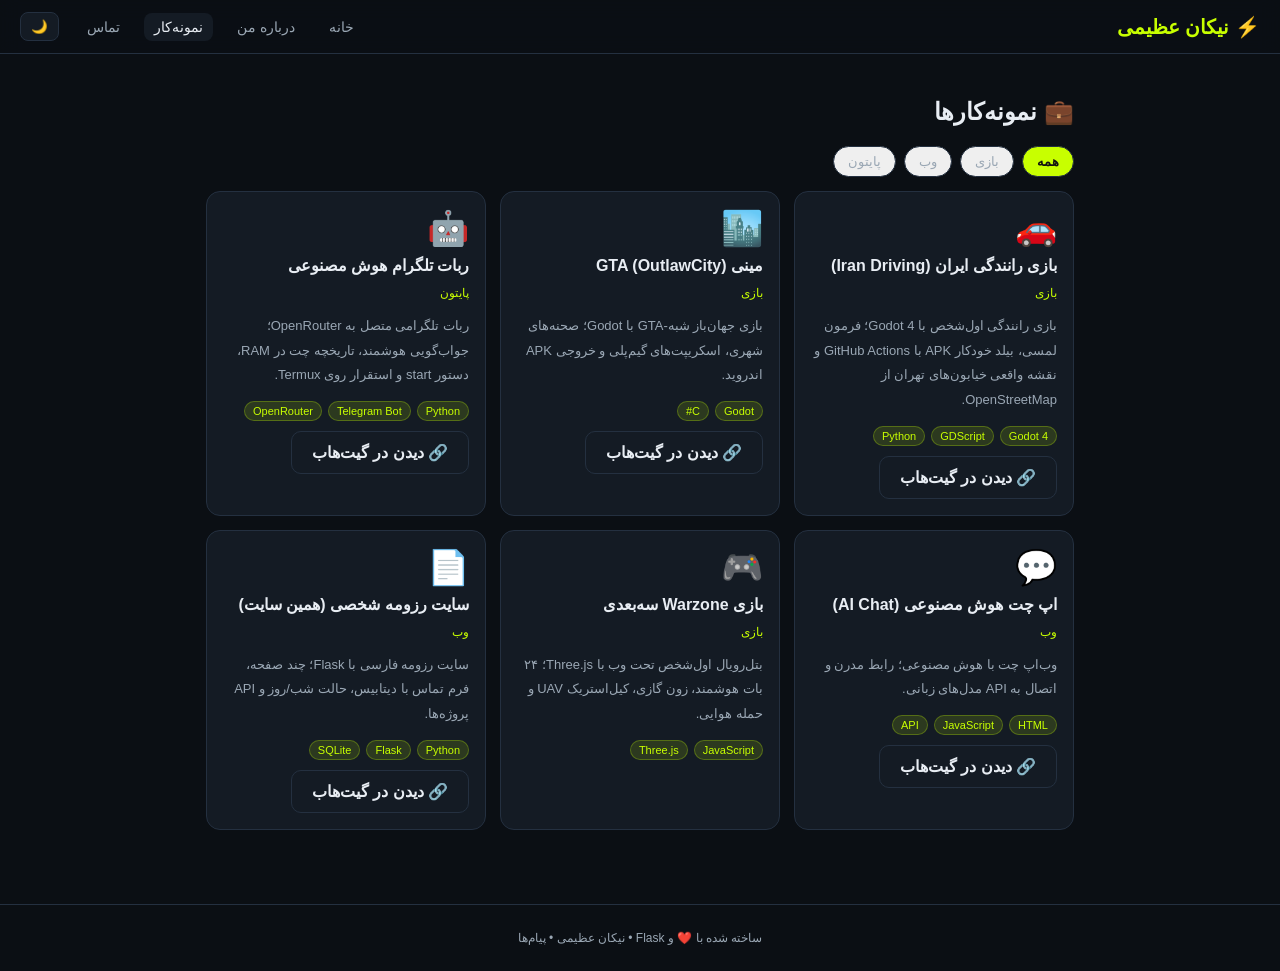
==== portfolio.html @ ba79a81a "pages: static export for GitHub Pages + JS portfolio filter" ====
<!DOCTYPE html>
<html lang="fa" dir="rtl">
<head>
<meta charset="UTF-8">
<meta name="viewport" content="width=device-width, initial-scale=1.0">
<title>نمونه‌کارها</title>
<link rel="stylesheet" href="static/css/style.css">
</head>
<body>
<header class="nav">
  <a class="logo" href="index.html">⚡ نیکان عظیمی</a>
  <nav>
    <a href="index.html" class="">خانه</a>
    <a href="about.html" class="">درباره من</a>
    <a href="portfolio.html" class="active">نمونه‌کار</a>
    <a href="contact.html" class="">تماس</a>
  </nav>
  <button id="themeBtn" title="حالت شب/روز">🌙</button>
</header>

<main class="wrap">

  


<h2>💼 نمونه‌کارها</h2>
<div class="filters" id="filters">
  
  <button class="chip on" data-filter="همه">همه</button>
  
  <button class="chip " data-filter="بازی">بازی</button>
  
  <button class="chip " data-filter="وب">وب</button>
  
  <button class="chip " data-filter="پایتون">پایتون</button>
  
</div>
<div class="grid" id="projectGrid">
  
  <div class="card reveal in" data-cat="بازی">
    <div class="emoji">🚗</div>
    <h4>بازی رانندگی ایران (Iran Driving)</h4>
    <small class="cat">بازی</small>
    <p>بازی رانندگی اول‌شخص با Godot 4؛ فرمون لمسی، بیلد خودکار APK با GitHub Actions و نقشه واقعی خیابون‌های تهران از OpenStreetMap.</p>
    <div class="tags"><span>Godot 4</span><span>GDScript</span><span>Python</span></div>
    <a class="btn ghost" style="margin-top:10px;display:inline-block" href="https://github.com/nikanazimi1393-design/iran-driving" target="_blank">🔗 دیدن در گیت‌هاب</a>
  </div>
  
  <div class="card reveal in" data-cat="بازی">
    <div class="emoji">🏙️</div>
    <h4>مینی GTA (OutlawCity)</h4>
    <small class="cat">بازی</small>
    <p>بازی جهان‌باز شبه-GTA با Godot؛ صحنه‌های شهری، اسکریپت‌های گیم‌پلی و خروجی APK اندروید.</p>
    <div class="tags"><span>Godot</span><span>C#</span></div>
    <a class="btn ghost" style="margin-top:10px;display:inline-block" href="https://github.com/nikanazimi1393-design/mini-gta-game" target="_blank">🔗 دیدن در گیت‌هاب</a>
  </div>
  
  <div class="card reveal in" data-cat="پایتون">
    <div class="emoji">🤖</div>
    <h4>ربات تلگرام هوش مصنوعی</h4>
    <small class="cat">پایتون</small>
    <p>ربات تلگرامی متصل به OpenRouter؛ جواب‌گویی هوشمند، تاریخچه چت در RAM، دستور start و استقرار روی Termux.</p>
    <div class="tags"><span>Python</span><span>Telegram Bot</span><span>OpenRouter</span></div>
    <a class="btn ghost" style="margin-top:10px;display:inline-block" href="https://github.com/nikanazimi1393-design/telegram-ai-bot" target="_blank">🔗 دیدن در گیت‌هاب</a>
  </div>
  
  <div class="card reveal in" data-cat="وب">
    <div class="emoji">💬</div>
    <h4>اپ چت هوش مصنوعی (AI Chat)</h4>
    <small class="cat">وب</small>
    <p>وب‌اپ چت با هوش مصنوعی؛ رابط مدرن و اتصال به API مدل‌های زبانی.</p>
    <div class="tags"><span>HTML</span><span>JavaScript</span><span>API</span></div>
    <a class="btn ghost" style="margin-top:10px;display:inline-block" href="https://github.com/nikanazimi1393-design/ai-chat-app" target="_blank">🔗 دیدن در گیت‌هاب</a>
  </div>
  
  <div class="card reveal in" data-cat="بازی">
    <div class="emoji">🎮</div>
    <h4>بازی Warzone سه‌بعدی</h4>
    <small class="cat">بازی</small>
    <p>بتل‌رویال اول‌شخص تحت وب با Three.js؛ ۲۴ بات هوشمند، زون گازی، کیل‌استریک UAV و حمله هوایی.</p>
    <div class="tags"><span>JavaScript</span><span>Three.js</span></div>
    
  </div>
  
  <div class="card reveal in" data-cat="وب">
    <div class="emoji">📄</div>
    <h4>سایت رزومه شخصی (همین سایت)</h4>
    <small class="cat">وب</small>
    <p>سایت رزومه فارسی با Flask؛ چند صفحه، فرم تماس با دیتابیس، حالت شب/روز و API پروژه‌ها.</p>
    <div class="tags"><span>Python</span><span>Flask</span><span>SQLite</span></div>
    <a class="btn ghost" style="margin-top:10px;display:inline-block" href="https://github.com/nikanazimi1393-design/rozume" target="_blank">🔗 دیدن در گیت‌هاب</a>
  </div>
  
</div>

</main>

<footer>
  ساخته شده با ❤️ و Flask • نیکان عظیمی • <a href="https://github.com/nikanazimi1393-design/rozume">پیام‌ها</a>
</footer>
<script src="static/js/main.js"></script>
</body>
</html>
---- static/css/style.css ----
:root{--bg:#0b0f14;--card:#141b24;--txt:#e8edf3;--mut:#9aa7b4;--acc:#c8ff00;--line:#243040}
*{box-sizing:border-box}body{margin:0;background:var(--bg);color:var(--txt);font-family:'Segoe UI',Tahoma,sans-serif;transition:.3s}
body.light{--bg:#f4f6f8;--card:#fff;--txt:#111;--mut:#5b6570;--line:#e2e8ef}
a{color:inherit;text-decoration:none}
.wrap{max-width:900px;margin:0 auto;padding:24px 16px 60px}
.nav{position:sticky;top:0;z-index:10;display:flex;align-items:center;gap:18px;padding:12px 20px;background:color-mix(in srgb,var(--bg) 85%,transparent);backdrop-filter:blur(10px);border-bottom:1px solid var(--line)}
.logo{font-weight:900;font-size:20px;color:var(--acc)}
.nav nav{display:flex;gap:14px;margin-inline-start:auto}
.nav nav a{color:var(--mut);font-size:14px;padding:6px 10px;border-radius:8px}
.nav nav a.active,.nav nav a:hover{color:var(--txt);background:var(--card)}
#themeBtn{background:var(--card);border:1px solid var(--line);border-radius:8px;padding:6px 10px;cursor:pointer;color:var(--txt)}
.hero{display:flex;gap:22px;align-items:center;background:linear-gradient(135deg,#16210f,#0b0f14);border:1px solid var(--line);border-radius:18px;padding:28px;margin:10px 0 26px}
body.light .hero{background:linear-gradient(135deg,#eef7d0,#fff)}
.avatar{width:90px;height:90px;flex-shrink:0;border-radius:50%;display:grid;place-items:center;font-size:42px;font-weight:900;background:var(--acc);color:#111;box-shadow:0 0 30px #c8ff0055}
.hello{color:var(--acc);margin:0}.hero h1{margin:4px 0;font-size:34px}.hero h1 span{color:var(--mut);font-size:20px}
.typing{color:var(--acc);min-height:28px}
.bio{color:var(--mut);line-height:2}
.btns{display:flex;gap:10px;margin:14px 0}
.btn{padding:11px 20px;border-radius:10px;font-weight:800;border:1px solid var(--line);display:inline-block}
.btn.primary{background:var(--acc);color:#111;border:none}
.btn.ghost{background:transparent}
.meta{font-size:13px;color:var(--mut)}
h3{margin-top:30px}
.skills{display:grid;grid-template-columns:1fr 1fr;gap:12px}
.skill{background:var(--card);border:1px solid var(--line);border-radius:12px;padding:12px}
.skill .row{display:flex;justify-content:space-between;font-size:13px}
.bar{height:8px;background:#00000033;border:1px solid var(--line);border-radius:99px;margin-top:8px;overflow:hidden}
.bar div{height:100%;background:linear-gradient(90deg,#7aa900,var(--acc));border-radius:99px;transition:width 1s}
.grid{display:grid;grid-template-columns:repeat(auto-fill,minmax(240px,1fr));gap:14px;margin:14px 0}
.card{background:var(--card);border:1px solid var(--line);border-radius:14px;padding:16px;transition:.25s}
.card:hover{transform:translateY(-4px);border-color:var(--acc)}
.emoji{font-size:34px}.card h4{margin:8px 0}.card p{color:var(--mut);font-size:13px;line-height:1.9}
.tags{display:flex;gap:6px;flex-wrap:wrap;margin-top:8px}.tags span{font-size:11px;background:#c8ff0022;color:var(--acc);border:1px solid #c8ff0044;padding:3px 8px;border-radius:99px}
.cat{color:var(--acc);font-size:12px}
.filters{display:flex;gap:8px;margin:12px 0}.chip{padding:7px 14px;border-radius:99px;border:1px solid var(--line);font-size:13px;color:var(--mut)}
.chip.on{background:var(--acc);color:#111;font-weight:800}
.timeline{border-right:2px solid var(--acc);padding-right:18px;display:grid;gap:16px;margin-top:12px}
.t-item{display:flex;gap:12px}.t-year{background:var(--acc);color:#111;font-weight:900;border-radius:8px;padding:2px 10px;height:fit-content}
.info{line-height:2.2;color:var(--mut)}
.form{display:grid;gap:12px;background:var(--card);border:1px solid var(--line);border-radius:14px;padding:18px;max-width:560px}
.form input,.form textarea{width:100%;margin-top:6px;background:var(--bg);border:1px solid var(--line);color:var(--txt);border-radius:9px;padding:10px;font-family:inherit}
.contact-cards{display:grid;grid-template-columns:repeat(auto-fill,minmax(200px,1fr));gap:10px;margin-top:14px}
.flash{padding:11px 14px;border-radius:10px;margin:10px 0}.flash.ok{background:#0f2f1a;border:1px solid #37e05c}.flash.error{background:#2f1212;border:1px solid #ff5252}
footer{text-align:center;color:var(--mut);font-size:12px;padding:26px;border-top:1px solid var(--line)}
.reveal{opacity:0;transform:translateY(16px);transition:.6s}
.reveal.in{opacity:1;transform:none}
@media(max-width:640px){.hero{flex-direction:column;text-align:center}.skills{grid-template-columns:1fr}}
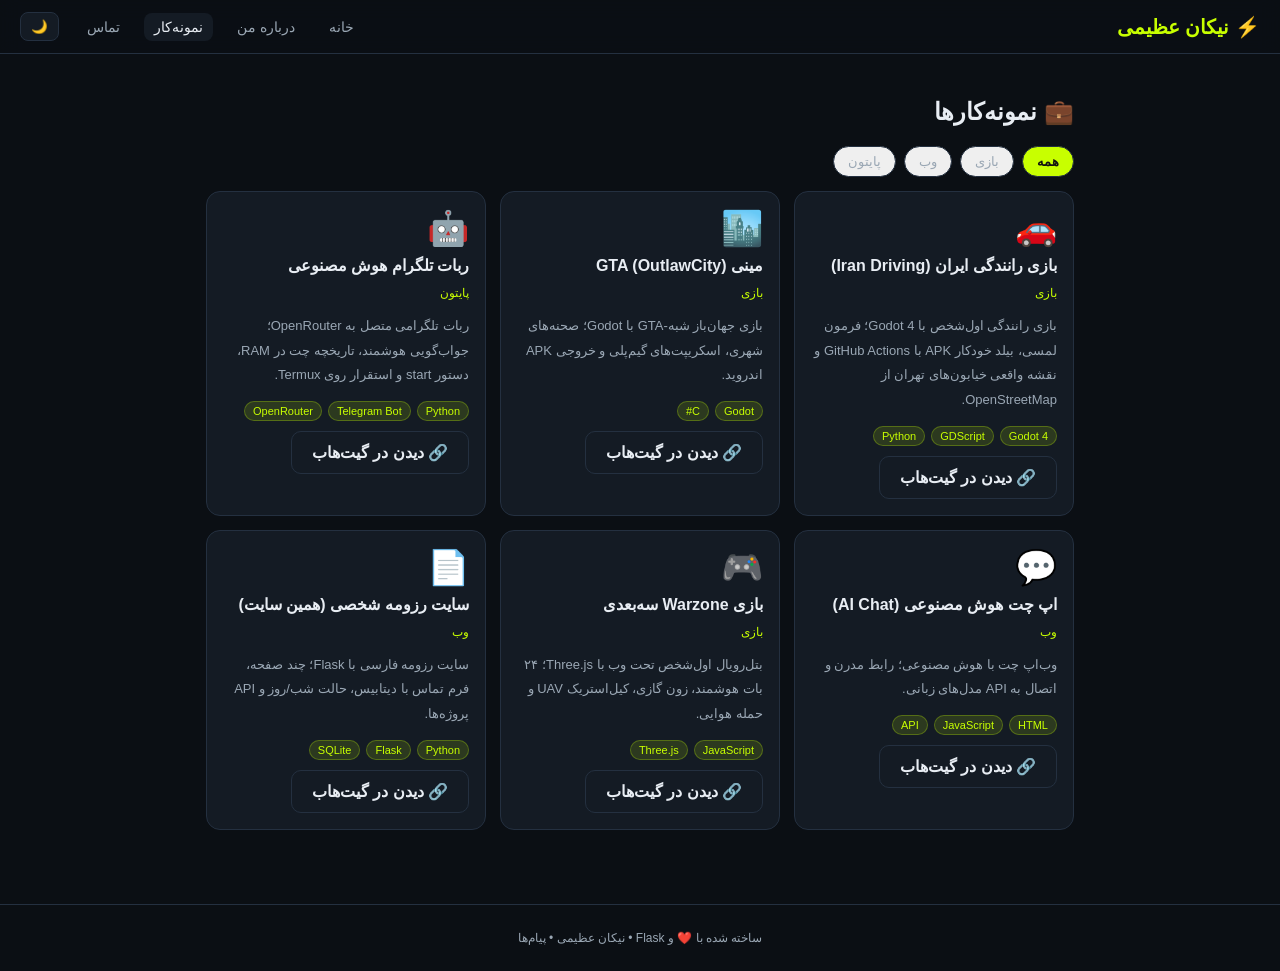
==== commit e3e83370: "resume: add warzone-low- link to portfolio" ====
--- a/portfolio.html
+++ b/portfolio.html
@@ -79,7 +79,7 @@
     <small class="cat">بازی</small>
     <p>بتل‌رویال اول‌شخص تحت وب با Three.js؛ ۲۴ بات هوشمند، زون گازی، کیل‌استریک UAV و حمله هوایی.</p>
     <div class="tags"><span>JavaScript</span><span>Three.js</span></div>
-    
+    <a class="btn ghost" style="margin-top:10px;display:inline-block" href="https://github.com/nikanazimi1393-design/warzone-low-" target="_blank">🔗 دیدن در گیت‌هاب</a>
   </div>
   
   <div class="card reveal in" data-cat="وب">
